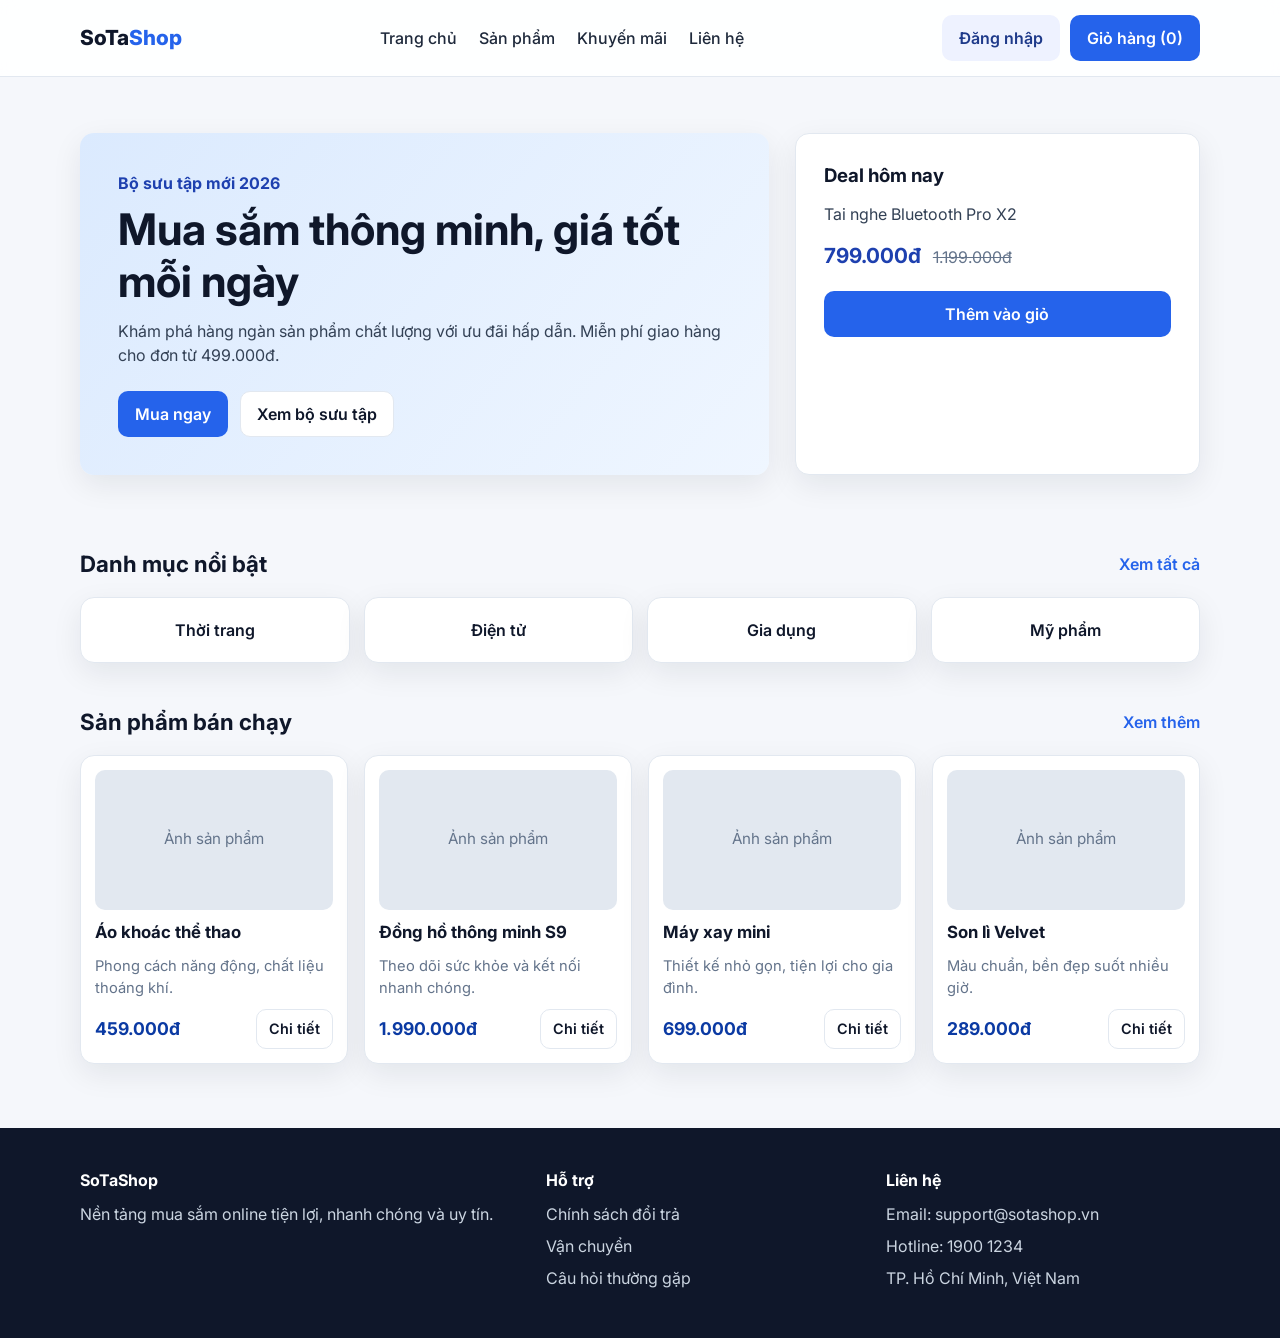
==== index.html @ a5481be4 "building base html and css" ====
<!DOCTYPE html>
<html lang="vi">
<head>
  <meta charset="UTF-8">
  <meta name="viewport" content="width=device-width, initial-scale=1.0">
  <title>SoTa Shop - Ecommerce</title>
  <link rel="preconnect" href="https://fonts.googleapis.com">
  <link rel="preconnect" href="https://fonts.gstatic.com" crossorigin>
  <link href="https://fonts.googleapis.com/css2?family=Inter:wght@400;500;600;700;800&display=swap" rel="stylesheet">
  <link rel="stylesheet" href="style.css">
</head>
<body>
  <header class="site-header">
    <div class="container nav">
      <a class="brand" href="#">SoTa<span>Shop</span></a>
      <nav class="menu">
        <a href="#">Trang chủ</a>
        <a href="#">Sản phẩm</a>
        <a href="#">Khuyến mãi</a>
        <a href="#">Liên hệ</a>
      </nav>
      <div class="actions">
        <a href="#" class="btn btn-light">Đăng nhập</a>
        <a href="#" class="btn btn-primary">Giỏ hàng (0)</a>
      </div>
    </div>
  </header>

  <main>
    <section class="hero">
      <div class="container hero-content">
        <div class="hero-text">
          <p class="eyebrow">Bộ sưu tập mới 2026</p>
          <h1>Mua sắm thông minh, giá tốt mỗi ngày</h1>
          <p class="subtitle">
            Khám phá hàng ngàn sản phẩm chất lượng với ưu đãi hấp dẫn.
            Miễn phí giao hàng cho đơn từ 499.000đ.
          </p>
          <div class="hero-cta">
            <a href="#" class="btn btn-primary">Mua ngay</a>
            <a href="#" class="btn btn-outline">Xem bộ sưu tập</a>
          </div>
        </div>
        <div class="hero-card">
          <h3>Deal hôm nay</h3>
          <p>Tai nghe Bluetooth Pro X2</p>
          <div class="price">
            <span class="new">799.000đ</span>
            <span class="old">1.199.000đ</span>
          </div>
          <a href="#" class="btn btn-primary full">Thêm vào giỏ</a>
        </div>
      </div>
    </section>

    <section class="section container">
      <div class="section-head">
        <h2>Danh mục nổi bật</h2>
        <a href="#">Xem tất cả</a>
      </div>
      <div class="categories">
        <article class="category-item">Thời trang</article>
        <article class="category-item">Điện tử</article>
        <article class="category-item">Gia dụng</article>
        <article class="category-item">Mỹ phẩm</article>
      </div>
    </section>

    <section class="section container">
      <div class="section-head">
        <h2>Sản phẩm bán chạy</h2>
        <a href="#">Xem thêm</a>
      </div>
      <div class="products">
        <article class="product-card">
          <div class="product-image">Ảnh sản phẩm</div>
          <h3>Áo khoác thể thao</h3>
          <p>Phong cách năng động, chất liệu thoáng khí.</p>
          <div class="price-row">
            <span class="product-price">459.000đ</span>
            <a href="#" class="btn btn-outline small">Chi tiết</a>
          </div>
        </article>

        <article class="product-card">
          <div class="product-image">Ảnh sản phẩm</div>
          <h3>Đồng hồ thông minh S9</h3>
          <p>Theo dõi sức khỏe và kết nối nhanh chóng.</p>
          <div class="price-row">
            <span class="product-price">1.990.000đ</span>
            <a href="#" class="btn btn-outline small">Chi tiết</a>
          </div>
        </article>

        <article class="product-card">
          <div class="product-image">Ảnh sản phẩm</div>
          <h3>Máy xay mini</h3>
          <p>Thiết kế nhỏ gọn, tiện lợi cho gia đình.</p>
          <div class="price-row">
            <span class="product-price">699.000đ</span>
            <a href="#" class="btn btn-outline small">Chi tiết</a>
          </div>
        </article>

        <article class="product-card">
          <div class="product-image">Ảnh sản phẩm</div>
          <h3>Son lì Velvet</h3>
          <p>Màu chuẩn, bền đẹp suốt nhiều giờ.</p>
          <div class="price-row">
            <span class="product-price">289.000đ</span>
            <a href="#" class="btn btn-outline small">Chi tiết</a>
          </div>
        </article>
      </div>
    </section>
  </main>

  <footer class="site-footer">
    <div class="container footer-content">
      <div>
        <h4>SoTaShop</h4>
        <p>Nền tảng mua sắm online tiện lợi, nhanh chóng và uy tín.</p>
      </div>
      <div>
        <h4>Hỗ trợ</h4>
        <ul>
          <li><a href="#">Chính sách đổi trả</a></li>
          <li><a href="#">Vận chuyển</a></li>
          <li><a href="#">Câu hỏi thường gặp</a></li>
        </ul>
      </div>
      <div>
        <h4>Liên hệ</h4>
        <ul>
          <li>Email: support@sotashop.vn</li>
          <li>Hotline: 1900 1234</li>
          <li>TP. Hồ Chí Minh, Việt Nam</li>
        </ul>
      </div>
    </div>
  </footer>
</body>
</html>
---- style.css ----
:root {
  --bg: #f5f7fb;
  --surface: #ffffff;
  --primary: #2563eb;
  --primary-dark: #1e40af;
  --text: #0f172a;
  --muted: #64748b;
  --border: #e2e8f0;
  --radius: 14px;
  --shadow: 0 10px 30px rgba(15, 23, 42, 0.08);
}

* {
  box-sizing: border-box;
  margin: 0;
  padding: 0;
}

body {
  font-family: "Inter", sans-serif;
  background: var(--bg);
  color: var(--text);
  line-height: 1.5;
}

a {
  text-decoration: none;
  color: inherit;
}

.container {
  width: min(1120px, 92%);
  margin: 0 auto;
}

.site-header {
  position: sticky;
  top: 0;
  z-index: 20;
  background: rgba(255, 255, 255, 0.9);
  backdrop-filter: blur(8px);
  border-bottom: 1px solid var(--border);
}

.nav {
  min-height: 76px;
  display: flex;
  align-items: center;
  justify-content: space-between;
  gap: 20px;
}

.brand {
  font-size: 1.3rem;
  font-weight: 800;
}

.brand span {
  color: var(--primary);
}

.menu {
  display: flex;
  align-items: center;
  gap: 22px;
  color: #1e293b;
  font-weight: 500;
}

.menu a:hover {
  color: var(--primary);
}

.actions {
  display: flex;
  gap: 10px;
}

.btn {
  display: inline-flex;
  align-items: center;
  justify-content: center;
  border-radius: 10px;
  border: 1px solid transparent;
  padding: 10px 16px;
  font-weight: 600;
  transition: all 0.2s ease;
}

.btn-primary {
  background: var(--primary);
  color: #fff;
}

.btn-primary:hover {
  background: var(--primary-dark);
}

.btn-light {
  background: #eef2ff;
  color: #1e3a8a;
}

.btn-outline {
  border-color: var(--border);
  background: #fff;
}

.btn-outline:hover {
  border-color: var(--primary);
  color: var(--primary);
}

.btn.small {
  padding: 8px 12px;
  font-size: 0.9rem;
}

.btn.full {
  width: 100%;
}

.hero {
  padding: 56px 0 30px;
}

.hero-content {
  display: grid;
  grid-template-columns: 1.7fr 1fr;
  gap: 26px;
}

.hero-text {
  background: linear-gradient(130deg, #dbeafe, #eff6ff);
  border-radius: var(--radius);
  padding: 38px;
  box-shadow: var(--shadow);
}

.eyebrow {
  color: var(--primary-dark);
  font-weight: 700;
  margin-bottom: 8px;
}

.hero h1 {
  font-size: clamp(1.8rem, 3.4vw, 2.8rem);
  line-height: 1.2;
  margin-bottom: 12px;
}

.subtitle {
  color: #334155;
  max-width: 620px;
}

.hero-cta {
  margin-top: 24px;
  display: flex;
  gap: 12px;
  flex-wrap: wrap;
}

.hero-card {
  background: var(--surface);
  border-radius: var(--radius);
  border: 1px solid var(--border);
  padding: 28px;
  box-shadow: var(--shadow);
}

.hero-card h3 {
  margin-bottom: 12px;
}

.hero-card p {
  color: #334155;
  margin-bottom: 14px;
}

.price {
  display: flex;
  gap: 12px;
  align-items: baseline;
  margin-bottom: 20px;
}

.price .new {
  color: var(--primary-dark);
  font-size: 1.3rem;
  font-weight: 700;
}

.price .old {
  color: var(--muted);
  text-decoration: line-through;
}

.section {
  margin-top: 42px;
}

.section-head {
  display: flex;
  align-items: center;
  justify-content: space-between;
  margin-bottom: 16px;
}

.section-head h2 {
  font-size: 1.4rem;
}

.section-head a {
  color: var(--primary);
  font-weight: 600;
}

.categories {
  display: grid;
  grid-template-columns: repeat(4, 1fr);
  gap: 14px;
}

.category-item {
  background: var(--surface);
  border: 1px solid var(--border);
  border-radius: var(--radius);
  padding: 20px;
  text-align: center;
  font-weight: 600;
  box-shadow: var(--shadow);
}

.products {
  display: grid;
  grid-template-columns: repeat(4, 1fr);
  gap: 16px;
  margin-bottom: 64px;
}

.product-card {
  background: var(--surface);
  border: 1px solid var(--border);
  border-radius: var(--radius);
  padding: 14px;
  display: flex;
  flex-direction: column;
  gap: 10px;
  box-shadow: var(--shadow);
}

.product-image {
  height: 140px;
  border-radius: 10px;
  background: #e2e8f0;
  display: grid;
  place-items: center;
  color: var(--muted);
  font-size: 0.95rem;
}

.product-card h3 {
  font-size: 1.05rem;
}

.product-card p {
  color: var(--muted);
  font-size: 0.92rem;
}

.price-row {
  margin-top: auto;
  display: flex;
  align-items: center;
  justify-content: space-between;
  gap: 10px;
}

.product-price {
  font-size: 1.1rem;
  font-weight: 700;
  color: #0b3aa3;
}

.site-footer {
  background: #0f172a;
  color: #cbd5e1;
  padding: 40px 0;
}

.footer-content {
  display: grid;
  grid-template-columns: 1.4fr 1fr 1fr;
  gap: 26px;
}

.site-footer h4 {
  color: #fff;
  margin-bottom: 10px;
}

.site-footer ul {
  list-style: none;
}

.site-footer li {
  margin-bottom: 8px;
}

@media (max-width: 992px) {
  .menu {
    display: none;
  }

  .hero-content {
    grid-template-columns: 1fr;
  }

  .categories {
    grid-template-columns: repeat(2, 1fr);
  }

  .products {
    grid-template-columns: repeat(2, 1fr);
  }

  .footer-content {
    grid-template-columns: 1fr 1fr;
  }
}

@media (max-width: 640px) {
  .nav {
    flex-wrap: wrap;
    justify-content: center;
    padding: 12px 0;
  }

  .actions {
    width: 100%;
    justify-content: center;
  }

  .hero-text,
  .hero-card {
    padding: 22px;
  }

  .categories,
  .products,
  .footer-content {
    grid-template-columns: 1fr;
  }
}
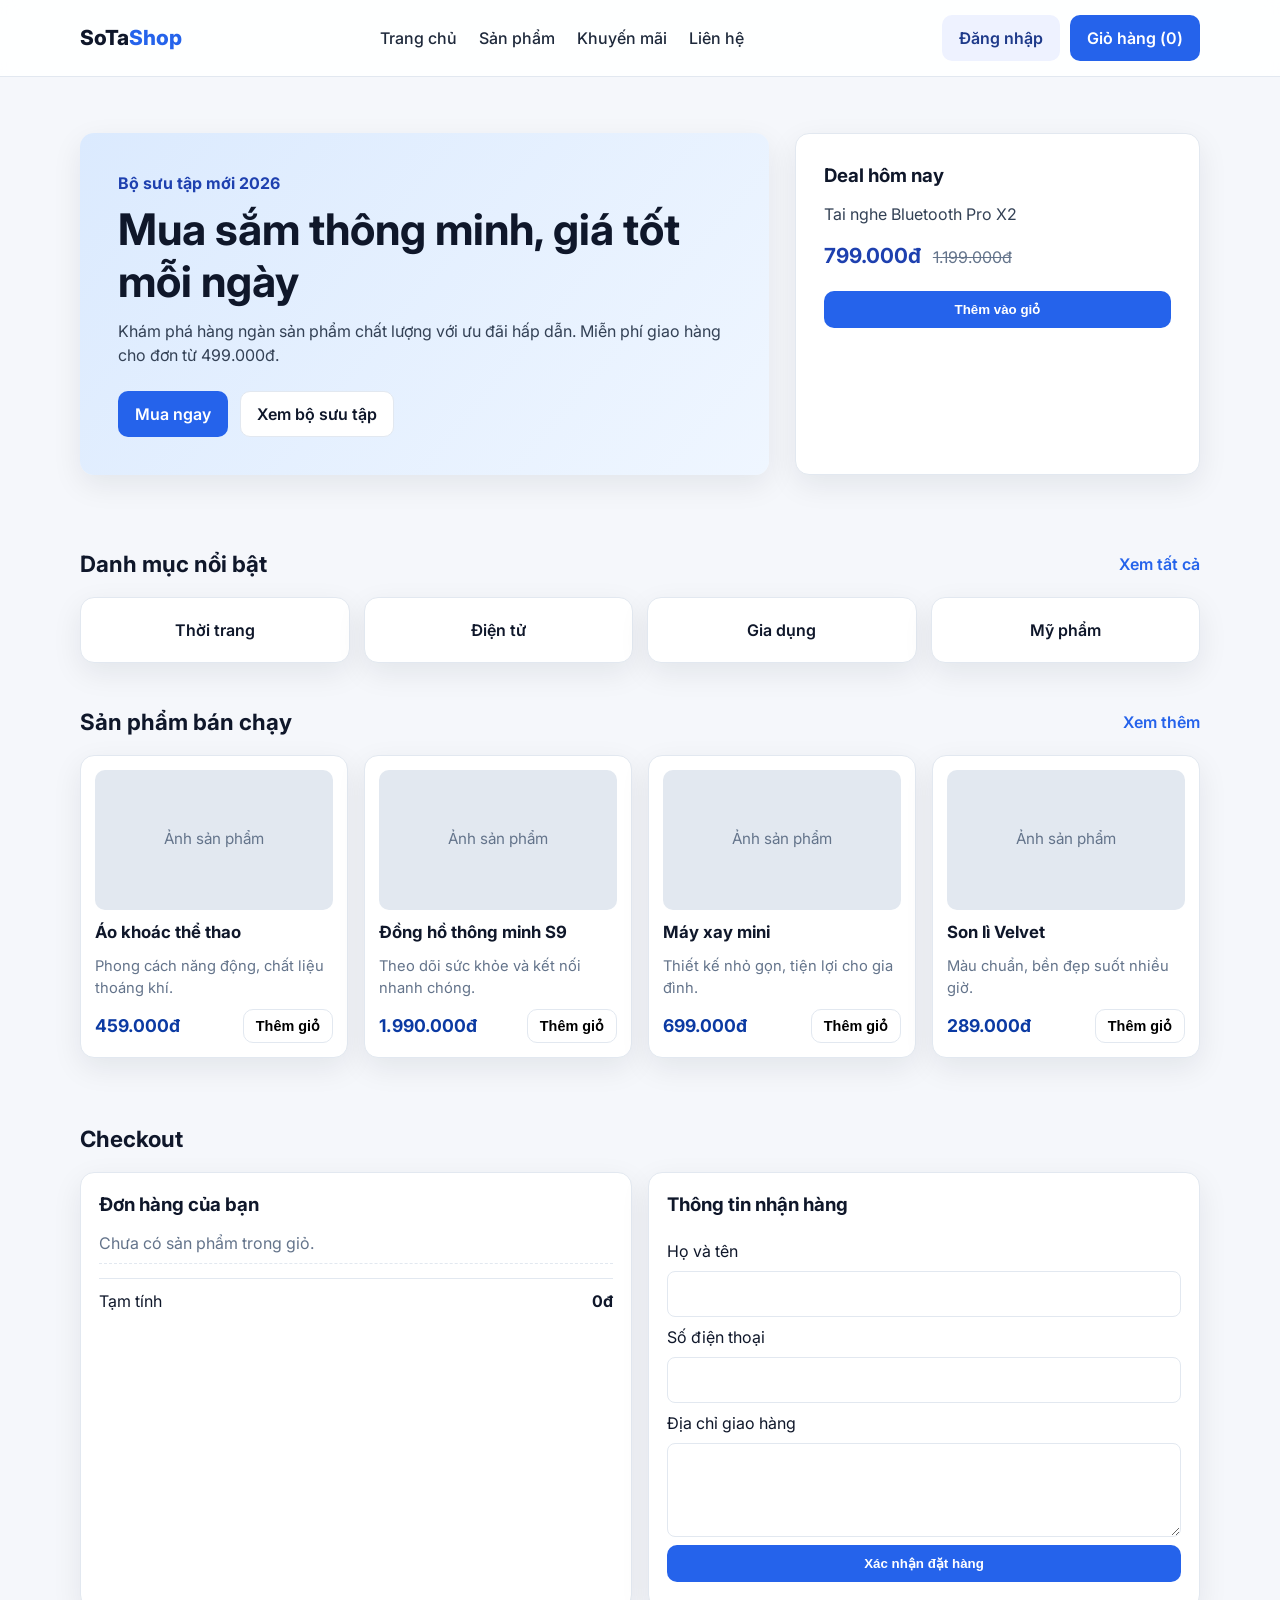
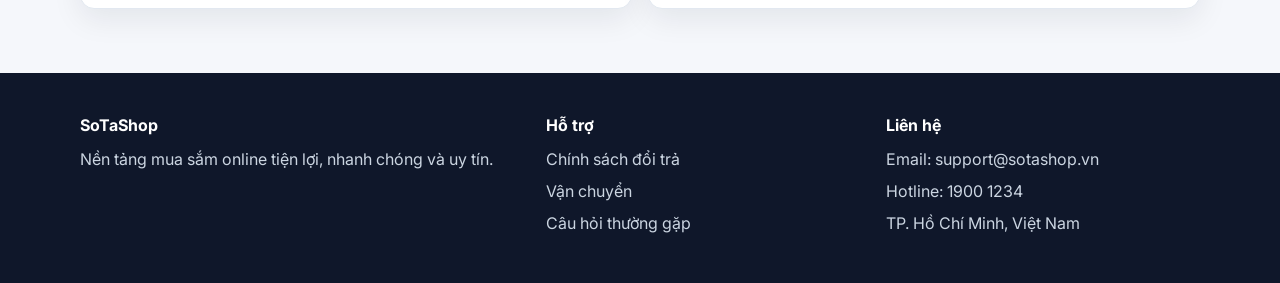
==== commit 131580c1: "Remove old checkout files and implement a new checkout feature with updated HTML, CSS, and JavaScrip" ====
--- a/index.html
+++ b/index.html
@@ -7,7 +7,7 @@
   <link rel="preconnect" href="https://fonts.googleapis.com">
   <link rel="preconnect" href="https://fonts.gstatic.com" crossorigin>
   <link href="https://fonts.googleapis.com/css2?family=Inter:wght@400;500;600;700;800&display=swap" rel="stylesheet">
-  <link rel="stylesheet" href="style.css">
+  <link rel="stylesheet" href="styles/style.css">
 </head>
 <body>
   <header class="site-header">
@@ -21,7 +21,7 @@
       </nav>
       <div class="actions">
         <a href="#" class="btn btn-light">Đăng nhập</a>
-        <a href="#" class="btn btn-primary">Giỏ hàng (0)</a>
+        <a href="#checkout" id="cartButton" class="btn btn-primary">Giỏ hàng (<span id="cartCount">0</span>)</a>
       </div>
     </div>
   </header>
@@ -48,7 +48,7 @@
             <span class="new">799.000đ</span>
             <span class="old">1.199.000đ</span>
           </div>
-          <a href="#" class="btn btn-primary full">Thêm vào giỏ</a>
+          <button class="btn btn-primary full add-to-cart" data-id="deal-x2" data-name="Tai nghe Bluetooth Pro X2" data-price="799000">Thêm vào giỏ</button>
         </div>
       </div>
     </section>
@@ -78,7 +78,7 @@
           <p>Phong cách năng động, chất liệu thoáng khí.</p>
           <div class="price-row">
             <span class="product-price">459.000đ</span>
-            <a href="#" class="btn btn-outline small">Chi tiết</a>
+            <button class="btn btn-outline small add-to-cart" data-id="ao-khoac-the-thao" data-name="Áo khoác thể thao" data-price="459000">Thêm giỏ</button>
           </div>
         </article>
 
@@ -88,7 +88,7 @@
           <p>Theo dõi sức khỏe và kết nối nhanh chóng.</p>
           <div class="price-row">
             <span class="product-price">1.990.000đ</span>
-            <a href="#" class="btn btn-outline small">Chi tiết</a>
+            <button class="btn btn-outline small add-to-cart" data-id="dong-ho-s9" data-name="Đồng hồ thông minh S9" data-price="1990000">Thêm giỏ</button>
           </div>
         </article>
 
@@ -98,7 +98,7 @@
           <p>Thiết kế nhỏ gọn, tiện lợi cho gia đình.</p>
           <div class="price-row">
             <span class="product-price">699.000đ</span>
-            <a href="#" class="btn btn-outline small">Chi tiết</a>
+            <button class="btn btn-outline small add-to-cart" data-id="may-xay-mini" data-name="Máy xay mini" data-price="699000">Thêm giỏ</button>
           </div>
         </article>
 
@@ -108,9 +108,42 @@
           <p>Màu chuẩn, bền đẹp suốt nhiều giờ.</p>
           <div class="price-row">
             <span class="product-price">289.000đ</span>
-            <a href="#" class="btn btn-outline small">Chi tiết</a>
+            <button class="btn btn-outline small add-to-cart" data-id="son-li-velvet" data-name="Son lì Velvet" data-price="289000">Thêm giỏ</button>
           </div>
         </article>
+      </div>
+    </section>
+
+    <section class="section container checkout-section" id="checkout">
+      <div class="section-head">
+        <h2>Checkout</h2>
+      </div>
+      <div class="checkout-grid">
+        <div class="checkout-card">
+          <h3>Đơn hàng của bạn</h3>
+          <ul id="checkoutItems" class="checkout-items">
+            <li class="muted">Chưa có sản phẩm trong giỏ.</li>
+          </ul>
+          <div class="checkout-total">
+            <span>Tạm tính</span>
+            <strong id="checkoutTotal">0đ</strong>
+          </div>
+        </div>
+
+        <form id="checkoutForm" class="checkout-card checkout-form">
+          <h3>Thông tin nhận hàng</h3>
+          <label for="fullName">Họ và tên</label>
+          <input id="fullName" name="fullName" type="text" required>
+
+          <label for="phone">Số điện thoại</label>
+          <input id="phone" name="phone" type="tel" required>
+
+          <label for="address">Địa chỉ giao hàng</label>
+          <textarea id="address" name="address" rows="3" required></textarea>
+
+          <button type="submit" class="btn btn-primary full">Xác nhận đặt hàng</button>
+          <p id="checkoutMessage" class="checkout-message"></p>
+        </form>
       </div>
     </section>
   </main>
@@ -139,5 +172,6 @@
       </div>
     </div>
   </footer>
+  <script src="scripts/index.js"></script>
 </body>
 </html>
--- a/styles/style.css
+++ b/styles/style.css
@@ -0,0 +1,451 @@
+:root {
+  --bg: #f5f7fb;
+  --surface: #ffffff;
+  --primary: #2563eb;
+  --primary-dark: #1e40af;
+  --text: #0f172a;
+  --muted: #64748b;
+  --border: #e2e8f0;
+  --radius: 14px;
+  --shadow: 0 10px 30px rgba(15, 23, 42, 0.08);
+}
+
+* {
+  box-sizing: border-box;
+  margin: 0;
+  padding: 0;
+}
+
+body {
+  font-family: "Inter", sans-serif;
+  background: var(--bg);
+  color: var(--text);
+  line-height: 1.5;
+}
+
+a {
+  text-decoration: none;
+  color: inherit;
+}
+
+.container {
+  width: min(1120px, 92%);
+  margin: 0 auto;
+}
+
+.site-header {
+  position: sticky;
+  top: 0;
+  z-index: 20;
+  background: rgba(255, 255, 255, 0.9);
+  backdrop-filter: blur(8px);
+  border-bottom: 1px solid var(--border);
+}
+
+.nav {
+  min-height: 76px;
+  display: flex;
+  align-items: center;
+  justify-content: space-between;
+  gap: 20px;
+}
+
+.brand {
+  font-size: 1.3rem;
+  font-weight: 800;
+}
+
+.brand span {
+  color: var(--primary);
+}
+
+.menu {
+  display: flex;
+  align-items: center;
+  gap: 22px;
+  color: #1e293b;
+  font-weight: 500;
+}
+
+.menu a:hover {
+  color: var(--primary);
+}
+
+.actions {
+  display: flex;
+  gap: 10px;
+}
+
+.btn {
+  display: inline-flex;
+  align-items: center;
+  justify-content: center;
+  border-radius: 10px;
+  border: 1px solid transparent;
+  padding: 10px 16px;
+  font-weight: 600;
+  transition: all 0.2s ease;
+}
+
+.btn-primary {
+  background: var(--primary);
+  color: #fff;
+}
+
+.btn-primary:hover {
+  background: var(--primary-dark);
+}
+
+.btn-light {
+  background: #eef2ff;
+  color: #1e3a8a;
+}
+
+.btn-outline {
+  border-color: var(--border);
+  background: #fff;
+}
+
+.btn-outline:hover {
+  border-color: var(--primary);
+  color: var(--primary);
+}
+
+.btn.small {
+  padding: 8px 12px;
+  font-size: 0.9rem;
+}
+
+.btn.full {
+  width: 100%;
+}
+
+.hero {
+  padding: 56px 0 30px;
+}
+
+.hero-content {
+  display: grid;
+  grid-template-columns: 1.7fr 1fr;
+  gap: 26px;
+}
+
+.hero-text {
+  background: linear-gradient(130deg, #dbeafe, #eff6ff);
+  border-radius: var(--radius);
+  padding: 38px;
+  box-shadow: var(--shadow);
+}
+
+.eyebrow {
+  color: var(--primary-dark);
+  font-weight: 700;
+  margin-bottom: 8px;
+}
+
+.hero h1 {
+  font-size: clamp(1.8rem, 3.4vw, 2.8rem);
+  line-height: 1.2;
+  margin-bottom: 12px;
+}
+
+.subtitle {
+  color: #334155;
+  max-width: 620px;
+}
+
+.hero-cta {
+  margin-top: 24px;
+  display: flex;
+  gap: 12px;
+  flex-wrap: wrap;
+}
+
+.hero-card {
+  background: var(--surface);
+  border-radius: var(--radius);
+  border: 1px solid var(--border);
+  padding: 28px;
+  box-shadow: var(--shadow);
+}
+
+.hero-card h3 {
+  margin-bottom: 12px;
+}
+
+.hero-card p {
+  color: #334155;
+  margin-bottom: 14px;
+}
+
+.price {
+  display: flex;
+  gap: 12px;
+  align-items: baseline;
+  margin-bottom: 20px;
+}
+
+.price .new {
+  color: var(--primary-dark);
+  font-size: 1.3rem;
+  font-weight: 700;
+}
+
+.price .old {
+  color: var(--muted);
+  text-decoration: line-through;
+}
+
+.section {
+  margin-top: 42px;
+}
+
+.section-head {
+  display: flex;
+  align-items: center;
+  justify-content: space-between;
+  margin-bottom: 16px;
+}
+
+.section-head h2 {
+  font-size: 1.4rem;
+}
+
+.section-head a {
+  color: var(--primary);
+  font-weight: 600;
+}
+
+.categories {
+  display: grid;
+  grid-template-columns: repeat(4, 1fr);
+  gap: 14px;
+}
+
+.category-item {
+  background: var(--surface);
+  border: 1px solid var(--border);
+  border-radius: var(--radius);
+  padding: 20px;
+  text-align: center;
+  font-weight: 600;
+  box-shadow: var(--shadow);
+}
+
+.products {
+  display: grid;
+  grid-template-columns: repeat(4, 1fr);
+  gap: 16px;
+  margin-bottom: 64px;
+}
+
+.checkout-section {
+  margin-bottom: 64px;
+}
+
+.checkout-grid {
+  display: grid;
+  grid-template-columns: 1fr 1fr;
+  gap: 16px;
+}
+
+.checkout-card {
+  background: var(--surface);
+  border: 1px solid var(--border);
+  border-radius: var(--radius);
+  padding: 18px;
+  box-shadow: var(--shadow);
+}
+
+.checkout-card h3 {
+  margin-bottom: 12px;
+}
+
+.checkout-items {
+  list-style: none;
+  display: flex;
+  flex-direction: column;
+  gap: 10px;
+}
+
+.checkout-items li {
+  display: flex;
+  align-items: center;
+  justify-content: space-between;
+  gap: 10px;
+  border-bottom: 1px dashed var(--border);
+  padding-bottom: 8px;
+}
+
+.checkout-item-right {
+  display: flex;
+  align-items: center;
+  gap: 8px;
+}
+
+.remove-item {
+  border: 1px solid #fca5a5;
+  color: #b91c1c;
+  background: #fff1f2;
+  border-radius: 8px;
+  font-size: 0.8rem;
+  padding: 4px 8px;
+  cursor: pointer;
+}
+
+.checkout-total {
+  margin-top: 14px;
+  padding-top: 10px;
+  border-top: 1px solid var(--border);
+  display: flex;
+  align-items: center;
+  justify-content: space-between;
+}
+
+.checkout-form {
+  display: flex;
+  flex-direction: column;
+  gap: 8px;
+}
+
+.checkout-form input,
+.checkout-form textarea {
+  border: 1px solid var(--border);
+  border-radius: 8px;
+  padding: 10px 12px;
+  outline: none;
+  font: inherit;
+}
+
+.checkout-form input:focus,
+.checkout-form textarea:focus {
+  border-color: var(--primary);
+}
+
+.checkout-message {
+  font-size: 0.9rem;
+  color: #166534;
+}
+
+.muted {
+  color: var(--muted);
+}
+
+.product-card {
+  background: var(--surface);
+  border: 1px solid var(--border);
+  border-radius: var(--radius);
+  padding: 14px;
+  display: flex;
+  flex-direction: column;
+  gap: 10px;
+  box-shadow: var(--shadow);
+}
+
+.product-image {
+  height: 140px;
+  border-radius: 10px;
+  background: #e2e8f0;
+  display: grid;
+  place-items: center;
+  color: var(--muted);
+  font-size: 0.95rem;
+}
+
+.product-card h3 {
+  font-size: 1.05rem;
+}
+
+.product-card p {
+  color: var(--muted);
+  font-size: 0.92rem;
+}
+
+.price-row {
+  margin-top: auto;
+  display: flex;
+  align-items: center;
+  justify-content: space-between;
+  gap: 10px;
+}
+
+.product-price {
+  font-size: 1.1rem;
+  font-weight: 700;
+  color: #0b3aa3;
+}
+
+.site-footer {
+  background: #0f172a;
+  color: #cbd5e1;
+  padding: 40px 0;
+}
+
+.footer-content {
+  display: grid;
+  grid-template-columns: 1.4fr 1fr 1fr;
+  gap: 26px;
+}
+
+.site-footer h4 {
+  color: #fff;
+  margin-bottom: 10px;
+}
+
+.site-footer ul {
+  list-style: none;
+}
+
+.site-footer li {
+  margin-bottom: 8px;
+}
+
+@media (max-width: 992px) {
+  .menu {
+    display: none;
+  }
+
+  .hero-content {
+    grid-template-columns: 1fr;
+  }
+
+  .categories {
+    grid-template-columns: repeat(2, 1fr);
+  }
+
+  .products {
+    grid-template-columns: repeat(2, 1fr);
+  }
+
+  .checkout-grid {
+    grid-template-columns: 1fr;
+  }
+
+  .footer-content {
+    grid-template-columns: 1fr 1fr;
+  }
+}
+
+@media (max-width: 640px) {
+  .nav {
+    flex-wrap: wrap;
+    justify-content: center;
+    padding: 12px 0;
+  }
+
+  .actions {
+    width: 100%;
+    justify-content: center;
+  }
+
+  .hero-text,
+  .hero-card {
+    padding: 22px;
+  }
+
+  .categories,
+  .products,
+  .footer-content {
+    grid-template-columns: 1fr;
+  }
+}
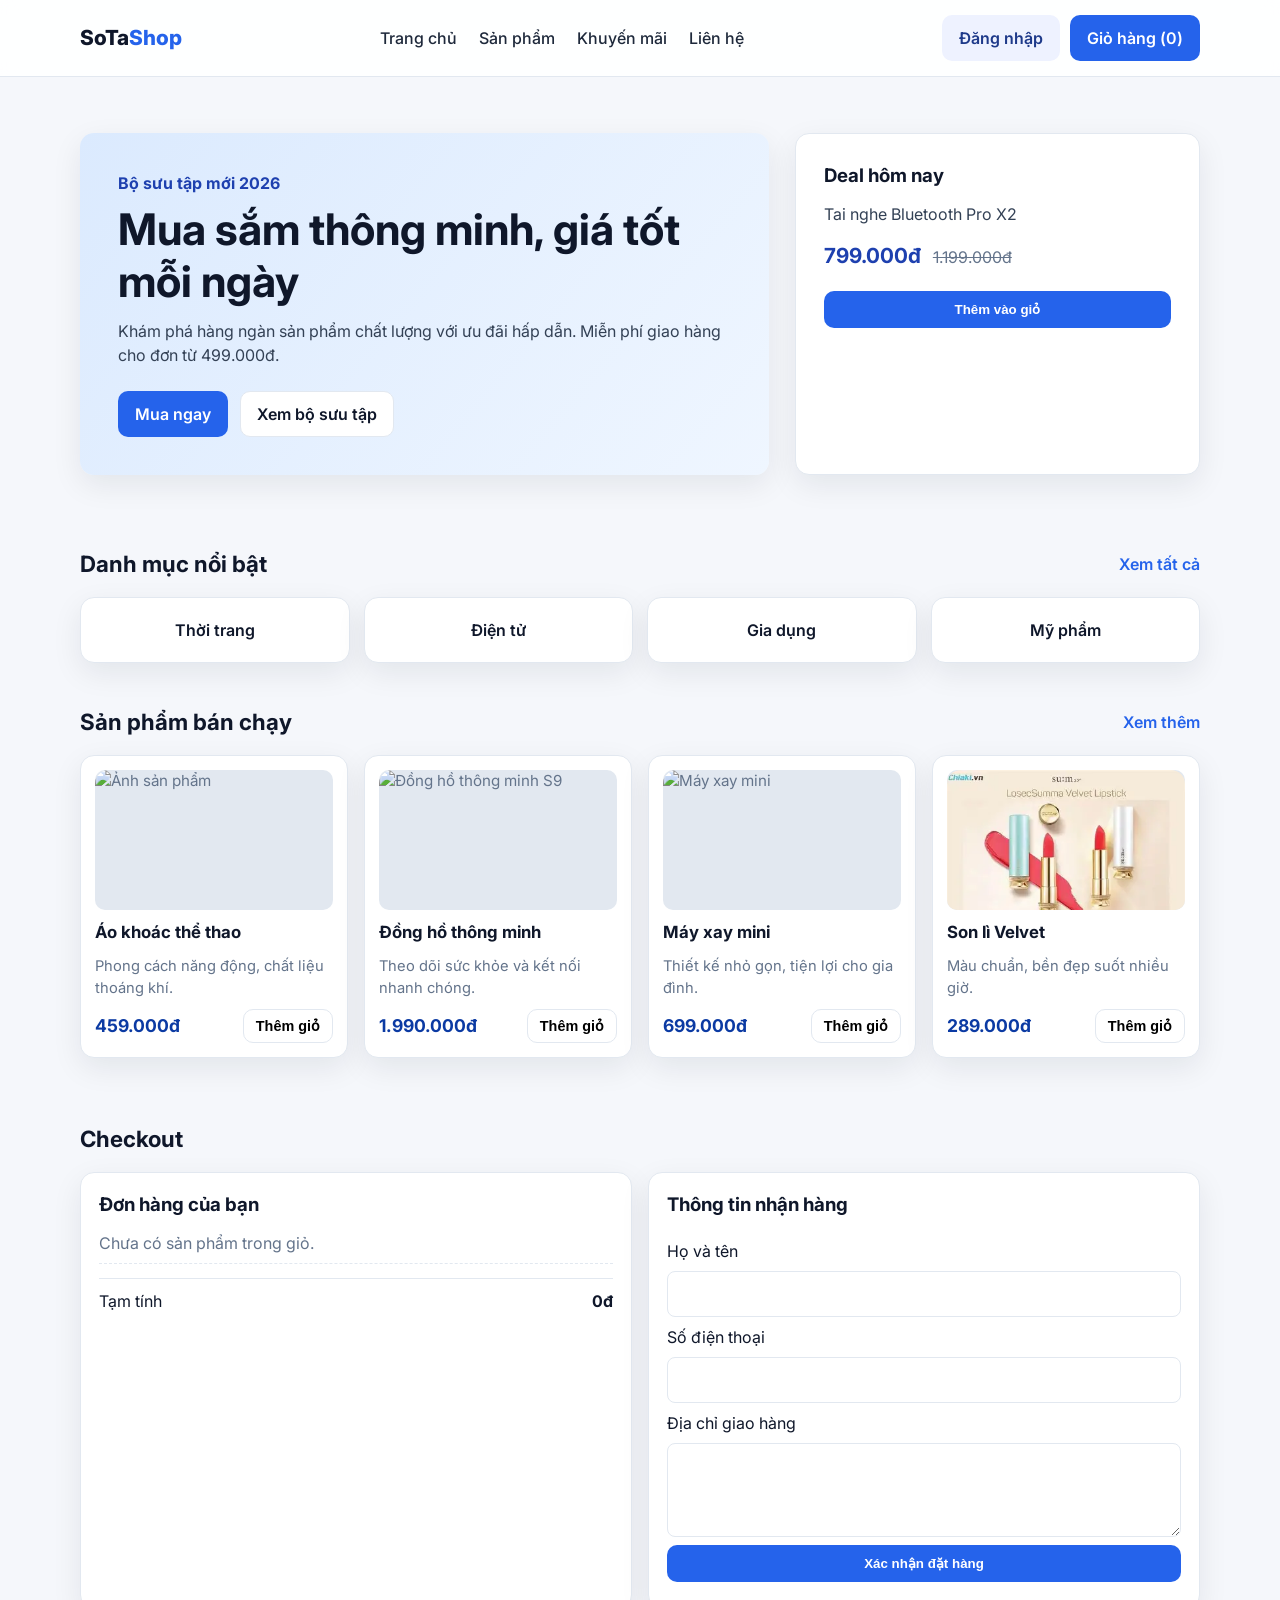
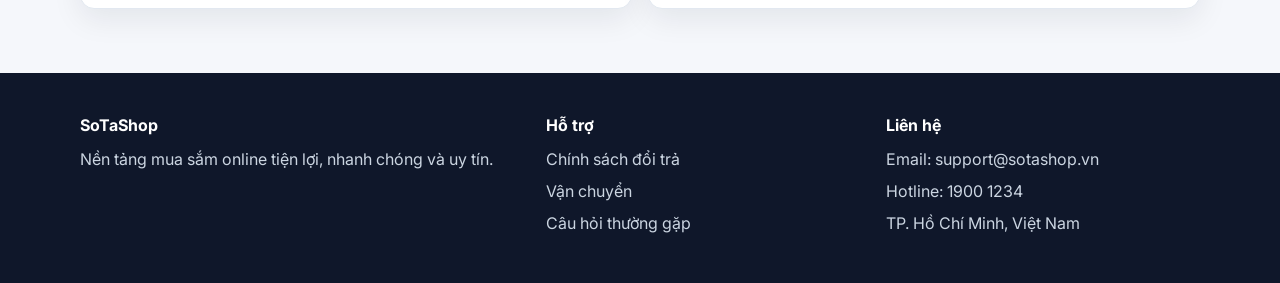
==== commit a8ab6ffa: "update" ====
--- a/index.html
+++ b/index.html
@@ -1,177 +1,243 @@
-<!DOCTYPE html>
+<!doctype html>
 <html lang="vi">
-<head>
-  <meta charset="UTF-8">
-  <meta name="viewport" content="width=device-width, initial-scale=1.0">
-  <title>SoTa Shop - Ecommerce</title>
-  <link rel="preconnect" href="https://fonts.googleapis.com">
-  <link rel="preconnect" href="https://fonts.gstatic.com" crossorigin>
-  <link href="https://fonts.googleapis.com/css2?family=Inter:wght@400;500;600;700;800&display=swap" rel="stylesheet">
-  <link rel="stylesheet" href="styles/style.css">
-</head>
-<body>
-  <header class="site-header">
-    <div class="container nav">
-      <a class="brand" href="#">SoTa<span>Shop</span></a>
-      <nav class="menu">
-        <a href="#">Trang chủ</a>
-        <a href="#">Sản phẩm</a>
-        <a href="#">Khuyến mãi</a>
-        <a href="#">Liên hệ</a>
-      </nav>
-      <div class="actions">
-        <a href="#" class="btn btn-light">Đăng nhập</a>
-        <a href="#checkout" id="cartButton" class="btn btn-primary">Giỏ hàng (<span id="cartCount">0</span>)</a>
+  <head>
+    <meta charset="UTF-8" />
+    <meta name="viewport" content="width=device-width, initial-scale=1.0" />
+    <title>SoTa Shop - Ecommerce</title>
+    <link rel="preconnect" href="https://fonts.googleapis.com" />
+    <link rel="preconnect" href="https://fonts.gstatic.com" crossorigin />
+    <link
+      href="https://fonts.googleapis.com/css2?family=Inter:wght@400;500;600;700;800&display=swap"
+      rel="stylesheet"
+    />
+    <link rel="stylesheet" href="styles/style.css" />
+  </head>
+  <body>
+    <header class="site-header">
+      <div class="container nav">
+        <a class="brand" href="#">SoTa<span>Shop</span></a>
+        <nav class="menu">
+          <a href="#">Trang chủ</a>
+          <a href="#">Sản phẩm</a>
+          <a href="#">Khuyến mãi</a>
+          <a href="#">Liên hệ</a>
+        </nav>
+        <div class="actions">
+          <a href="#" class="btn btn-light">Đăng nhập</a>
+          <a href="#checkout" id="cartButton" class="btn btn-primary"
+            >Giỏ hàng (<span id="cartCount">0</span>)</a
+          >
+        </div>
       </div>
-    </div>
-  </header>
-
-  <main>
-    <section class="hero">
-      <div class="container hero-content">
-        <div class="hero-text">
-          <p class="eyebrow">Bộ sưu tập mới 2026</p>
-          <h1>Mua sắm thông minh, giá tốt mỗi ngày</h1>
-          <p class="subtitle">
-            Khám phá hàng ngàn sản phẩm chất lượng với ưu đãi hấp dẫn.
-            Miễn phí giao hàng cho đơn từ 499.000đ.
-          </p>
-          <div class="hero-cta">
-            <a href="#" class="btn btn-primary">Mua ngay</a>
-            <a href="#" class="btn btn-outline">Xem bộ sưu tập</a>
+    </header>
+
+    <main>
+      <section class="hero">
+        <div class="container hero-content">
+          <div class="hero-text">
+            <p class="eyebrow">Bộ sưu tập mới 2026</p>
+            <h1>Mua sắm thông minh, giá tốt mỗi ngày</h1>
+            <p class="subtitle">
+              Khám phá hàng ngàn sản phẩm chất lượng với ưu đãi hấp dẫn. Miễn
+              phí giao hàng cho đơn từ 499.000đ.
+            </p>
+            <div class="hero-cta">
+              <a href="#" class="btn btn-primary">Mua ngay</a>
+              <a href="#" class="btn btn-outline">Xem bộ sưu tập</a>
+            </div>
           </div>
-        </div>
-        <div class="hero-card">
-          <h3>Deal hôm nay</h3>
-          <p>Tai nghe Bluetooth Pro X2</p>
-          <div class="price">
-            <span class="new">799.000đ</span>
-            <span class="old">1.199.000đ</span>
+          <div class="hero-card">
+            <h3>Deal hôm nay</h3>
+            <p>Tai nghe Bluetooth Pro X2</p>
+            <div class="price">
+              <span class="new">799.000đ</span>
+              <span class="old">1.199.000đ</span>
+            </div>
+            <button
+              class="btn btn-primary full add-to-cart"
+              data-id="deal-x2"
+              data-name="Tai nghe Bluetooth Pro X2"
+              data-price="799000"
+            >
+              Thêm vào giỏ
+            </button>
           </div>
-          <button class="btn btn-primary full add-to-cart" data-id="deal-x2" data-name="Tai nghe Bluetooth Pro X2" data-price="799000">Thêm vào giỏ</button>
+        </div>
+      </section>
+
+      <section class="section container">
+        <div class="section-head">
+          <h2>Danh mục nổi bật</h2>
+          <a href="#">Xem tất cả</a>
+        </div>
+        <div class="categories">
+          <article class="category-item">Thời trang</article>
+          <article class="category-item">Điện tử</article>
+          <article class="category-item">Gia dụng</article>
+          <article class="category-item">Mỹ phẩm</article>
+        </div>
+      </section>
+
+      <section class="section container">
+        <div class="section-head">
+          <h2>Sản phẩm bán chạy</h2>
+          <a href="#">Xem thêm</a>
+        </div>
+        <div class="products">
+          <article class="product-card">
+            <div class="product-image">
+              <img
+                src="https://th.bing.com/th/id/OIP._8qw3rv9uy9YQAyqm1ip7AHaEh?w=300&h=183&c=7&r=0&o=7&dpr=1.3&pid=1.7&rm=3"
+                alt="Ảnh sản phẩm"
+                class="product-img"
+              />
+            </div>
+            <h3>Áo khoác thể thao</h3>
+            <p>Phong cách năng động, chất liệu thoáng khí.</p>
+            <div class="price-row">
+              <span class="product-price">459.000đ</span>
+              <button
+                class="btn btn-outline small add-to-cart"
+                data-id="ao-khoac-the-thao"
+                data-name="Áo khoác thể thao"
+                data-price="459000"
+              >
+                Thêm giỏ
+              </button>
+            </div>
+          </article>
+
+          <article class="product-card">
+            <div class="product-image">
+              <img
+                src="https://th.bing.com/th/id/OIP.Ul5HqSOHSHh0XjIConKzMwHaEl?w=244&h=180&c=7&r=0&o=7&dpr=1.3&pid=1.7&rm=3"
+                alt="Đồng hồ thông minh S9"
+                class="product-img"
+              />
+            </div>
+            <h3>Đồng hồ thông minh </h3>
+            <p>Theo dõi sức khỏe và kết nối nhanh chóng.</p>
+            <div class="price-row">
+              <span class="product-price">1.990.000đ</span>
+              <button
+                class="btn btn-outline small add-to-cart"
+                data-id="dong-ho-s9"
+                data-name="Đồng hồ thông minh S9"
+                data-price="1990000"
+              >
+                Thêm giỏ
+              </button>
+            </div>
+          </article>
+
+          <article class="product-card">
+            <div class="product-image">
+              <img
+                src="https://th.bing.com/th/id/OIP.H_gS67VS3BJ1ApqFTp8wuAHaE7?w=280&h=186&c=7&r=0&o=7&dpr=1.3&pid=1.7&rm=3"
+                alt="Máy xay mini"
+                class="product-img"
+              />
+            </div>
+            <h3>Máy xay mini</h3>
+            <p>Thiết kế nhỏ gọn, tiện lợi cho gia đình.</p>
+            <div class="price-row">
+              <span class="product-price">699.000đ</span>
+              <button
+                class="btn btn-outline small add-to-cart"
+                data-id="may-xay-mini"
+                data-name="Máy xay mini"
+                data-price="699000"
+              >
+                Thêm giỏ
+              </button>
+            </div>
+          </article>
+
+          <article class="product-card">
+            <div class="product-image">
+              <img
+                src="[data-uri]"
+                alt="Son lì Velvet"
+                class="product-img"
+              />
+            </div>
+            <h3>Son lì Velvet</h3>
+            <p>Màu chuẩn, bền đẹp suốt nhiều giờ.</p>
+            <div class="price-row">
+              <span class="product-price">289.000đ</span>
+              <button
+                class="btn btn-outline small add-to-cart"
+                data-id="son-li-velvet"
+                data-name="Son lì Velvet"
+                data-price="289000"
+              >
+                Thêm giỏ
+              </button>
+            </div>
+          </article>
+        </div>
+      </section>
+
+      <section class="section container checkout-section" id="checkout">
+        <div class="section-head">
+          <h2>Checkout</h2>
+        </div>
+        <div class="checkout-grid">
+          <div class="checkout-card">
+            <h3>Đơn hàng của bạn</h3>
+            <ul id="checkoutItems" class="checkout-items">
+              <li class="muted">Chưa có sản phẩm trong giỏ.</li>
+            </ul>
+            <div class="checkout-total">
+              <span>Tạm tính</span>
+              <strong id="checkoutTotal">0đ</strong>
+            </div>
+          </div>
+
+          <form id="checkoutForm" class="checkout-card checkout-form">
+            <h3>Thông tin nhận hàng</h3>
+            <label for="fullName">Họ và tên</label>
+            <input id="fullName" name="fullName" type="text" required />
+
+            <label for="phone">Số điện thoại</label>
+            <input id="phone" name="phone" type="tel" required />
+
+            <label for="address">Địa chỉ giao hàng</label>
+            <textarea id="address" name="address" rows="3" required></textarea>
+
+            <button type="submit" class="btn btn-primary full">
+              Xác nhận đặt hàng
+            </button>
+            <p id="checkoutMessage" class="checkout-message"></p>
+          </form>
+        </div>
+      </section>
+    </main>
+
+    <footer class="site-footer">
+      <div class="container footer-content">
+        <div>
+          <h4>SoTaShop</h4>
+          <p>Nền tảng mua sắm online tiện lợi, nhanh chóng và uy tín.</p>
+        </div>
+        <div>
+          <h4>Hỗ trợ</h4>
+          <ul>
+            <li><a href="#">Chính sách đổi trả</a></li>
+            <li><a href="#">Vận chuyển</a></li>
+            <li><a href="#">Câu hỏi thường gặp</a></li>
+          </ul>
+        </div>
+        <div>
+          <h4>Liên hệ</h4>
+          <ul>
+            <li>Email: support@sotashop.vn</li>
+            <li>Hotline: 1900 1234</li>
+            <li>TP. Hồ Chí Minh, Việt Nam</li>
+          </ul>
         </div>
       </div>
-    </section>
-
-    <section class="section container">
-      <div class="section-head">
-        <h2>Danh mục nổi bật</h2>
-        <a href="#">Xem tất cả</a>
-      </div>
-      <div class="categories">
-        <article class="category-item">Thời trang</article>
-        <article class="category-item">Điện tử</article>
-        <article class="category-item">Gia dụng</article>
-        <article class="category-item">Mỹ phẩm</article>
-      </div>
-    </section>
-
-    <section class="section container">
-      <div class="section-head">
-        <h2>Sản phẩm bán chạy</h2>
-        <a href="#">Xem thêm</a>
-      </div>
-      <div class="products">
-        <article class="product-card">
-          <div class="product-image">Ảnh sản phẩm</div>
-          <h3>Áo khoác thể thao</h3>
-          <p>Phong cách năng động, chất liệu thoáng khí.</p>
-          <div class="price-row">
-            <span class="product-price">459.000đ</span>
-            <button class="btn btn-outline small add-to-cart" data-id="ao-khoac-the-thao" data-name="Áo khoác thể thao" data-price="459000">Thêm giỏ</button>
-          </div>
-        </article>
-
-        <article class="product-card">
-          <div class="product-image">Ảnh sản phẩm</div>
-          <h3>Đồng hồ thông minh S9</h3>
-          <p>Theo dõi sức khỏe và kết nối nhanh chóng.</p>
-          <div class="price-row">
-            <span class="product-price">1.990.000đ</span>
-            <button class="btn btn-outline small add-to-cart" data-id="dong-ho-s9" data-name="Đồng hồ thông minh S9" data-price="1990000">Thêm giỏ</button>
-          </div>
-        </article>
-
-        <article class="product-card">
-          <div class="product-image">Ảnh sản phẩm</div>
-          <h3>Máy xay mini</h3>
-          <p>Thiết kế nhỏ gọn, tiện lợi cho gia đình.</p>
-          <div class="price-row">
-            <span class="product-price">699.000đ</span>
-            <button class="btn btn-outline small add-to-cart" data-id="may-xay-mini" data-name="Máy xay mini" data-price="699000">Thêm giỏ</button>
-          </div>
-        </article>
-
-        <article class="product-card">
-          <div class="product-image">Ảnh sản phẩm</div>
-          <h3>Son lì Velvet</h3>
-          <p>Màu chuẩn, bền đẹp suốt nhiều giờ.</p>
-          <div class="price-row">
-            <span class="product-price">289.000đ</span>
-            <button class="btn btn-outline small add-to-cart" data-id="son-li-velvet" data-name="Son lì Velvet" data-price="289000">Thêm giỏ</button>
-          </div>
-        </article>
-      </div>
-    </section>
-
-    <section class="section container checkout-section" id="checkout">
-      <div class="section-head">
-        <h2>Checkout</h2>
-      </div>
-      <div class="checkout-grid">
-        <div class="checkout-card">
-          <h3>Đơn hàng của bạn</h3>
-          <ul id="checkoutItems" class="checkout-items">
-            <li class="muted">Chưa có sản phẩm trong giỏ.</li>
-          </ul>
-          <div class="checkout-total">
-            <span>Tạm tính</span>
-            <strong id="checkoutTotal">0đ</strong>
-          </div>
-        </div>
-
-        <form id="checkoutForm" class="checkout-card checkout-form">
-          <h3>Thông tin nhận hàng</h3>
-          <label for="fullName">Họ và tên</label>
-          <input id="fullName" name="fullName" type="text" required>
-
-          <label for="phone">Số điện thoại</label>
-          <input id="phone" name="phone" type="tel" required>
-
-          <label for="address">Địa chỉ giao hàng</label>
-          <textarea id="address" name="address" rows="3" required></textarea>
-
-          <button type="submit" class="btn btn-primary full">Xác nhận đặt hàng</button>
-          <p id="checkoutMessage" class="checkout-message"></p>
-        </form>
-      </div>
-    </section>
-  </main>
-
-  <footer class="site-footer">
-    <div class="container footer-content">
-      <div>
-        <h4>SoTaShop</h4>
-        <p>Nền tảng mua sắm online tiện lợi, nhanh chóng và uy tín.</p>
-      </div>
-      <div>
-        <h4>Hỗ trợ</h4>
-        <ul>
-          <li><a href="#">Chính sách đổi trả</a></li>
-          <li><a href="#">Vận chuyển</a></li>
-          <li><a href="#">Câu hỏi thường gặp</a></li>
-        </ul>
-      </div>
-      <div>
-        <h4>Liên hệ</h4>
-        <ul>
-          <li>Email: support@sotashop.vn</li>
-          <li>Hotline: 1900 1234</li>
-          <li>TP. Hồ Chí Minh, Việt Nam</li>
-        </ul>
-      </div>
-    </div>
-  </footer>
-  <script src="scripts/index.js"></script>
-</body>
+    </footer>
+    <script src="scripts/index.js"></script>
+  </body>
 </html>
--- a/styles/style.css
+++ b/styles/style.css
@@ -239,6 +239,13 @@
   margin-bottom: 64px;
 }
 
+.product-img {
+  width: 100%;
+  height: 160px;
+  object-fit: cover;
+  border-radius: var(--radius);
+}
+
 .checkout-section {
   margin-bottom: 64px;
 }
@@ -350,6 +357,7 @@
   place-items: center;
   color: var(--muted);
   font-size: 0.95rem;
+  overflow: hidden;
 }
 
 .product-card h3 {
